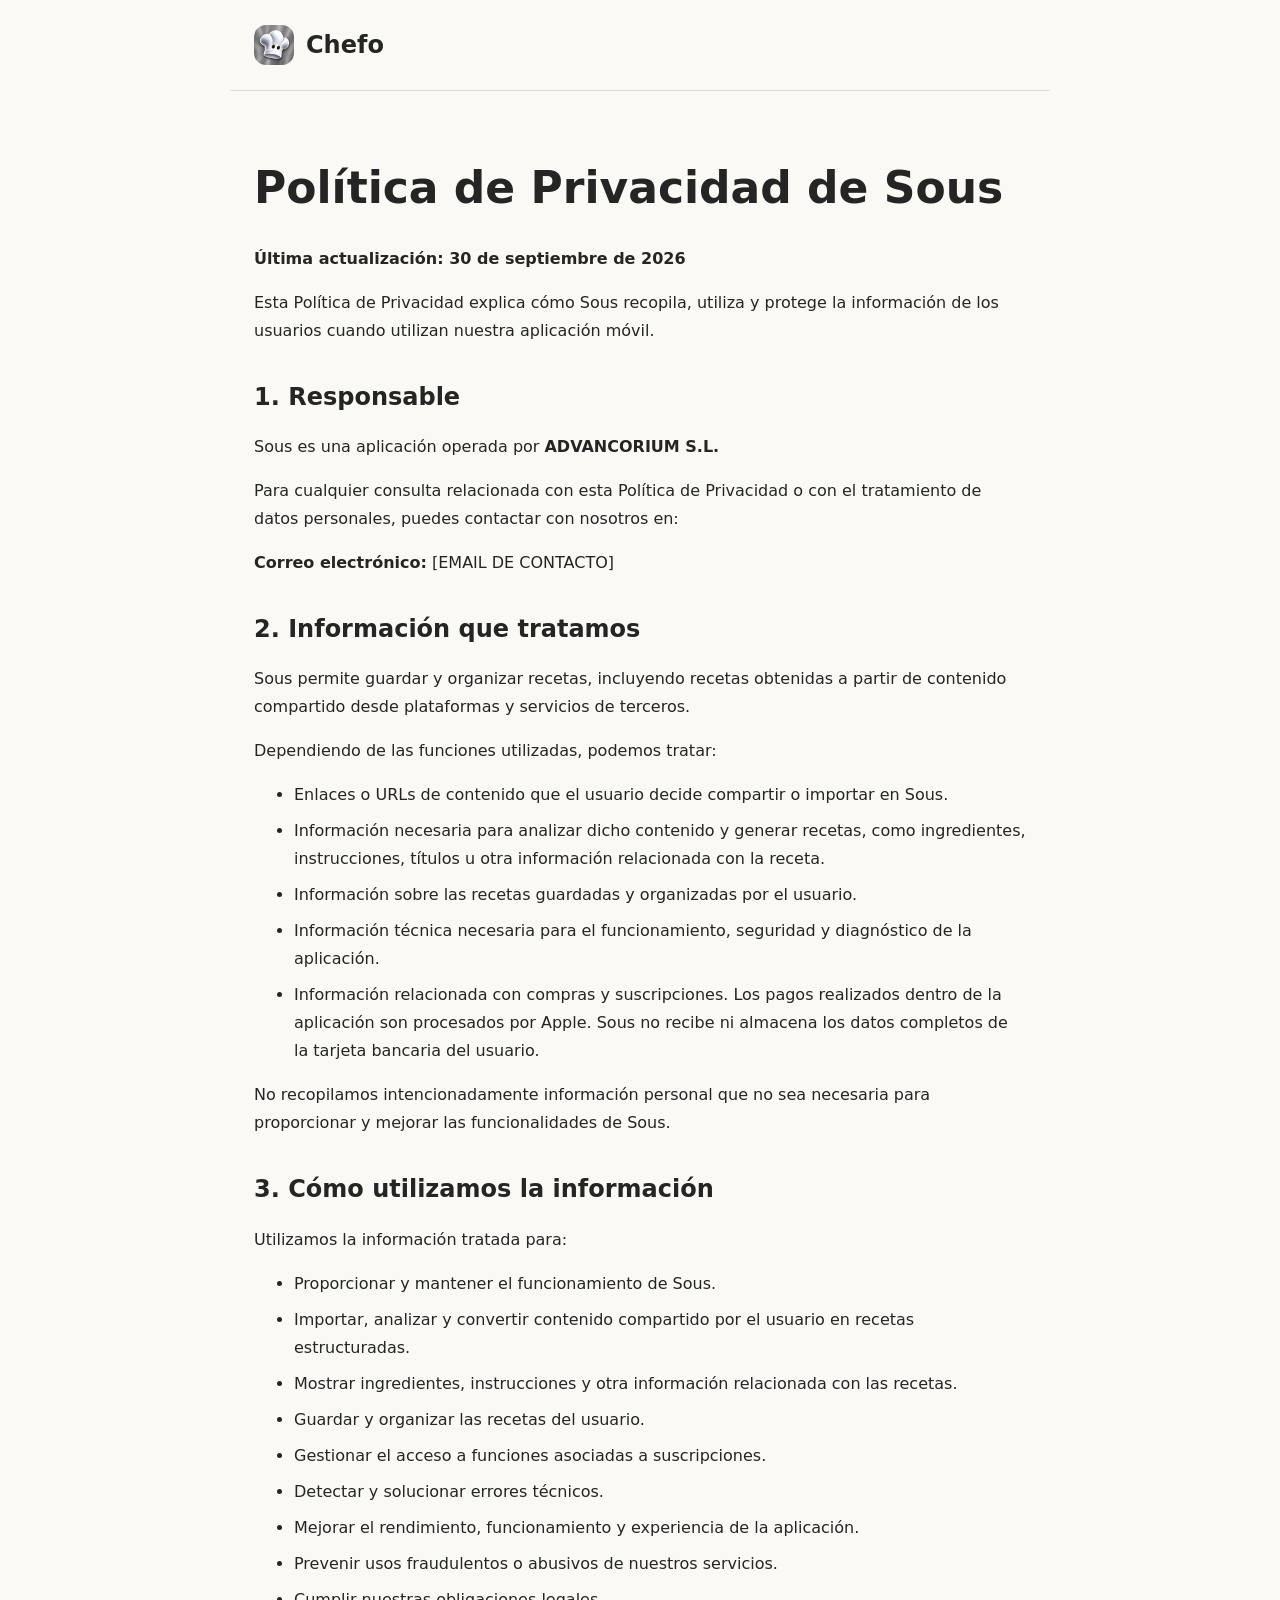
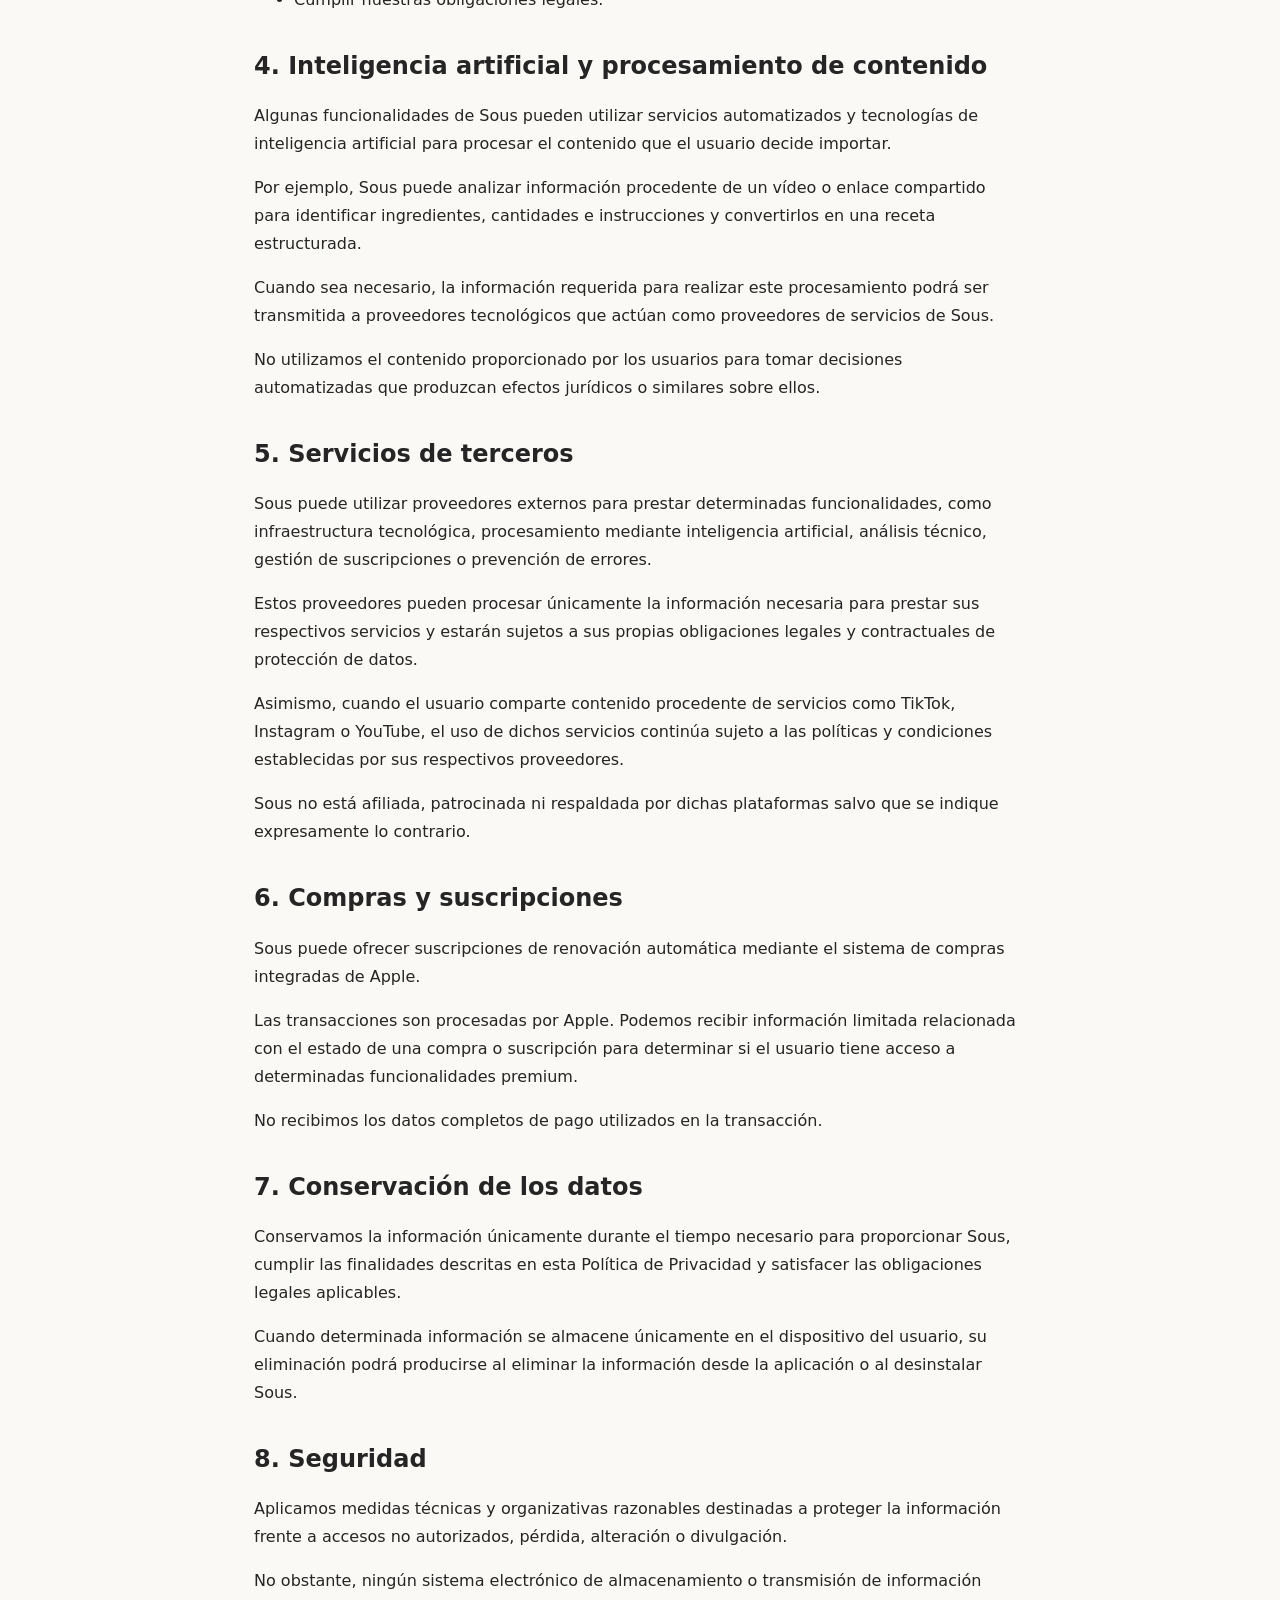
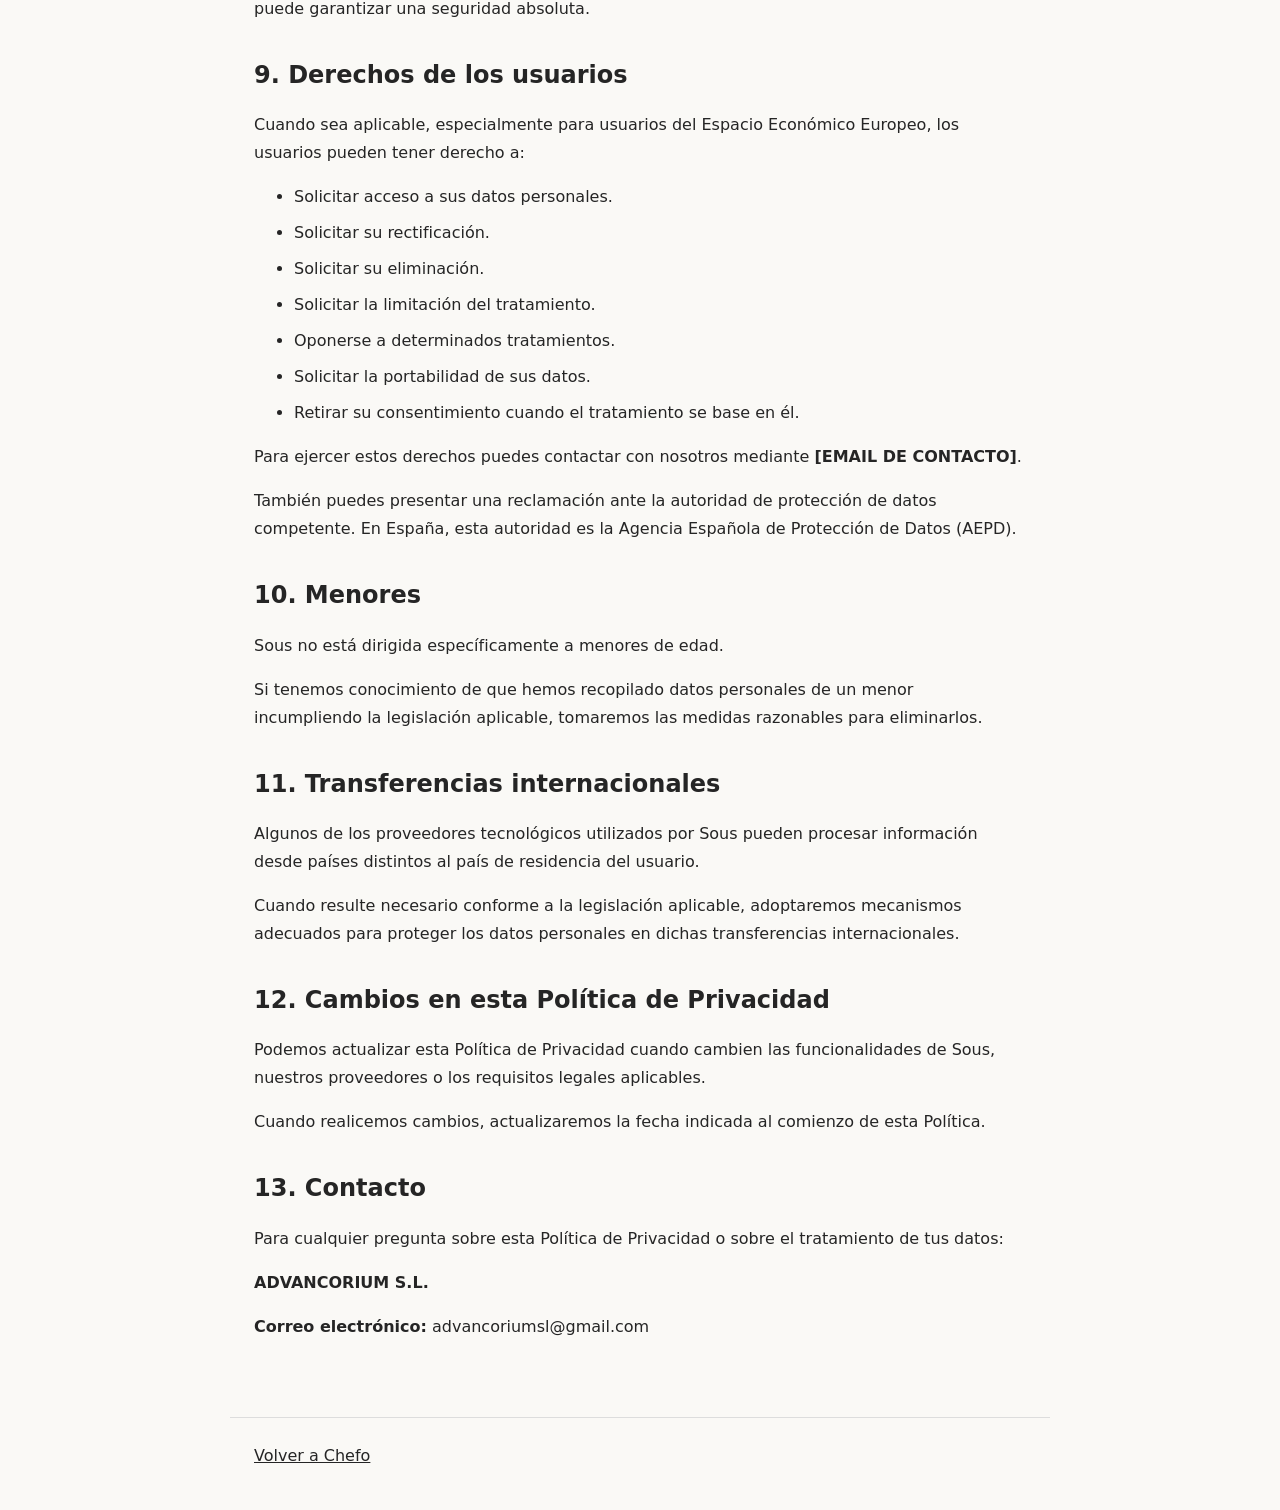
==== privacy/index.html @ 7bc2b385 "Publish privacy policy from Notion and link from footer" ====
<!doctype html>
<html lang="es"><head><meta charset="utf-8"><meta name="viewport" content="width=device-width,initial-scale=1"><title>Política de Privacidad de Sous | Chefo</title><link rel="canonical" href="https://chefoapp.com/privacy/"><style>
*{box-sizing:border-box}body{margin:0;background:#faf9f6;color:#252525;font-family:system-ui,-apple-system,sans-serif;line-height:1.75}header,main,footer{max-width:820px;margin:auto;padding:24px}header{border-bottom:1px solid #ddd}a{color:inherit}header a{text-decoration:none;font-size:24px;font-weight:700;display:flex;align-items:center;gap:12px}header img{border-radius:12px}main{padding-top:42px;padding-bottom:60px}h1{font-size:clamp(30px,6vw,44px);line-height:1.2}h2{font-size:24px;margin-top:36px;line-height:1.35}p,li{overflow-wrap:anywhere}li{margin-bottom:8px}footer{border-top:1px solid #ddd;padding-bottom:40px}
</style></head><body><header><a href="/"><img src="/assets/icon.png" width="40" height="40" alt="">Chefo</a></header><main><h1>Política de Privacidad de Sous</h1>
<p><b>Última actualización: 30 de septiembre de 2026</b></p>
<p>Esta Política de Privacidad explica cómo Sous recopila, utiliza y protege la información de los usuarios cuando utilizan nuestra aplicación móvil.</p>
<h2>1. Responsable</h2>
<p>Sous es una aplicación operada por <b>ADVANCORIUM S.L.</b></p>
<p>Para cualquier consulta relacionada con esta Política de Privacidad o con el tratamiento de datos personales, puedes contactar con nosotros en:</p>
<p><b>Correo electrónico:</b> [EMAIL DE CONTACTO]</p>
<h2>2. Información que tratamos</h2>
<p>Sous permite guardar y organizar recetas, incluyendo recetas obtenidas a partir de contenido compartido desde plataformas y servicios de terceros.</p>
<p>Dependiendo de las funciones utilizadas, podemos tratar:</p>
<ul><li>Enlaces o URLs de contenido que el usuario decide compartir o importar en Sous.</li><li>Información necesaria para analizar dicho contenido y generar recetas, como ingredientes, instrucciones, títulos u otra información relacionada con la receta.</li><li>Información sobre las recetas guardadas y organizadas por el usuario.</li><li>Información técnica necesaria para el funcionamiento, seguridad y diagnóstico de la aplicación.</li><li>Información relacionada con compras y suscripciones. Los pagos realizados dentro de la aplicación son procesados por Apple. Sous no recibe ni almacena los datos completos de la tarjeta bancaria del usuario.</li></ul>
<p>No recopilamos intencionadamente información personal que no sea necesaria para proporcionar y mejorar las funcionalidades de Sous.</p>
<h2>3. Cómo utilizamos la información</h2>
<p>Utilizamos la información tratada para:</p>
<ul><li>Proporcionar y mantener el funcionamiento de Sous.</li><li>Importar, analizar y convertir contenido compartido por el usuario en recetas estructuradas.</li><li>Mostrar ingredientes, instrucciones y otra información relacionada con las recetas.</li><li>Guardar y organizar las recetas del usuario.</li><li>Gestionar el acceso a funciones asociadas a suscripciones.</li><li>Detectar y solucionar errores técnicos.</li><li>Mejorar el rendimiento, funcionamiento y experiencia de la aplicación.</li><li>Prevenir usos fraudulentos o abusivos de nuestros servicios.</li><li>Cumplir nuestras obligaciones legales.</li></ul>
<h2>4. Inteligencia artificial y procesamiento de contenido</h2>
<p>Algunas funcionalidades de Sous pueden utilizar servicios automatizados y tecnologías de inteligencia artificial para procesar el contenido que el usuario decide importar.</p>
<p>Por ejemplo, Sous puede analizar información procedente de un vídeo o enlace compartido para identificar ingredientes, cantidades e instrucciones y convertirlos en una receta estructurada.</p>
<p>Cuando sea necesario, la información requerida para realizar este procesamiento podrá ser transmitida a proveedores tecnológicos que actúan como proveedores de servicios de Sous.</p>
<p>No utilizamos el contenido proporcionado por los usuarios para tomar decisiones automatizadas que produzcan efectos jurídicos o similares sobre ellos.</p>
<h2>5. Servicios de terceros</h2>
<p>Sous puede utilizar proveedores externos para prestar determinadas funcionalidades, como infraestructura tecnológica, procesamiento mediante inteligencia artificial, análisis técnico, gestión de suscripciones o prevención de errores.</p>
<p>Estos proveedores pueden procesar únicamente la información necesaria para prestar sus respectivos servicios y estarán sujetos a sus propias obligaciones legales y contractuales de protección de datos.</p>
<p>Asimismo, cuando el usuario comparte contenido procedente de servicios como TikTok, Instagram o YouTube, el uso de dichos servicios continúa sujeto a las políticas y condiciones establecidas por sus respectivos proveedores.</p>
<p>Sous no está afiliada, patrocinada ni respaldada por dichas plataformas salvo que se indique expresamente lo contrario.</p>
<h2>6. Compras y suscripciones</h2>
<p>Sous puede ofrecer suscripciones de renovación automática mediante el sistema de compras integradas de Apple.</p>
<p>Las transacciones son procesadas por Apple. Podemos recibir información limitada relacionada con el estado de una compra o suscripción para determinar si el usuario tiene acceso a determinadas funcionalidades premium.</p>
<p>No recibimos los datos completos de pago utilizados en la transacción.</p>
<h2>7. Conservación de los datos</h2>
<p>Conservamos la información únicamente durante el tiempo necesario para proporcionar Sous, cumplir las finalidades descritas en esta Política de Privacidad y satisfacer las obligaciones legales aplicables.</p>
<p>Cuando determinada información se almacene únicamente en el dispositivo del usuario, su eliminación podrá producirse al eliminar la información desde la aplicación o al desinstalar Sous.</p>
<h2>8. Seguridad</h2>
<p>Aplicamos medidas técnicas y organizativas razonables destinadas a proteger la información frente a accesos no autorizados, pérdida, alteración o divulgación.</p>
<p>No obstante, ningún sistema electrónico de almacenamiento o transmisión de información puede garantizar una seguridad absoluta.</p>
<h2>9. Derechos de los usuarios</h2>
<p>Cuando sea aplicable, especialmente para usuarios del Espacio Económico Europeo, los usuarios pueden tener derecho a:</p>
<ul><li>Solicitar acceso a sus datos personales.</li><li>Solicitar su rectificación.</li><li>Solicitar su eliminación.</li><li>Solicitar la limitación del tratamiento.</li><li>Oponerse a determinados tratamientos.</li><li>Solicitar la portabilidad de sus datos.</li><li>Retirar su consentimiento cuando el tratamiento se base en él.</li></ul>
<p>Para ejercer estos derechos puedes contactar con nosotros mediante <b>[EMAIL DE CONTACTO]</b>.</p>
<p>También puedes presentar una reclamación ante la autoridad de protección de datos competente. En España, esta autoridad es la Agencia Española de Protección de Datos (AEPD).</p>
<h2>10. Menores</h2>
<p>Sous no está dirigida específicamente a menores de edad.</p>
<p>Si tenemos conocimiento de que hemos recopilado datos personales de un menor incumpliendo la legislación aplicable, tomaremos las medidas razonables para eliminarlos.</p>
<h2>11. Transferencias internacionales</h2>
<p>Algunos de los proveedores tecnológicos utilizados por Sous pueden procesar información desde países distintos al país de residencia del usuario.</p>
<p>Cuando resulte necesario conforme a la legislación aplicable, adoptaremos mecanismos adecuados para proteger los datos personales en dichas transferencias internacionales.</p>
<h2>12. Cambios en esta Política de Privacidad</h2>
<p>Podemos actualizar esta Política de Privacidad cuando cambien las funcionalidades de Sous, nuestros proveedores o los requisitos legales aplicables.</p>
<p>Cuando realicemos cambios, actualizaremos la fecha indicada al comienzo de esta Política.</p>
<h2>13. Contacto</h2>
<p>Para cualquier pregunta sobre esta Política de Privacidad o sobre el tratamiento de tus datos:</p>
<p><b>ADVANCORIUM S.L.</b></p>
<p><b>Correo electrónico:</b> advancoriumsl@gmail.com</p>
</main><footer><a href="/">Volver a Chefo</a></footer></body></html>
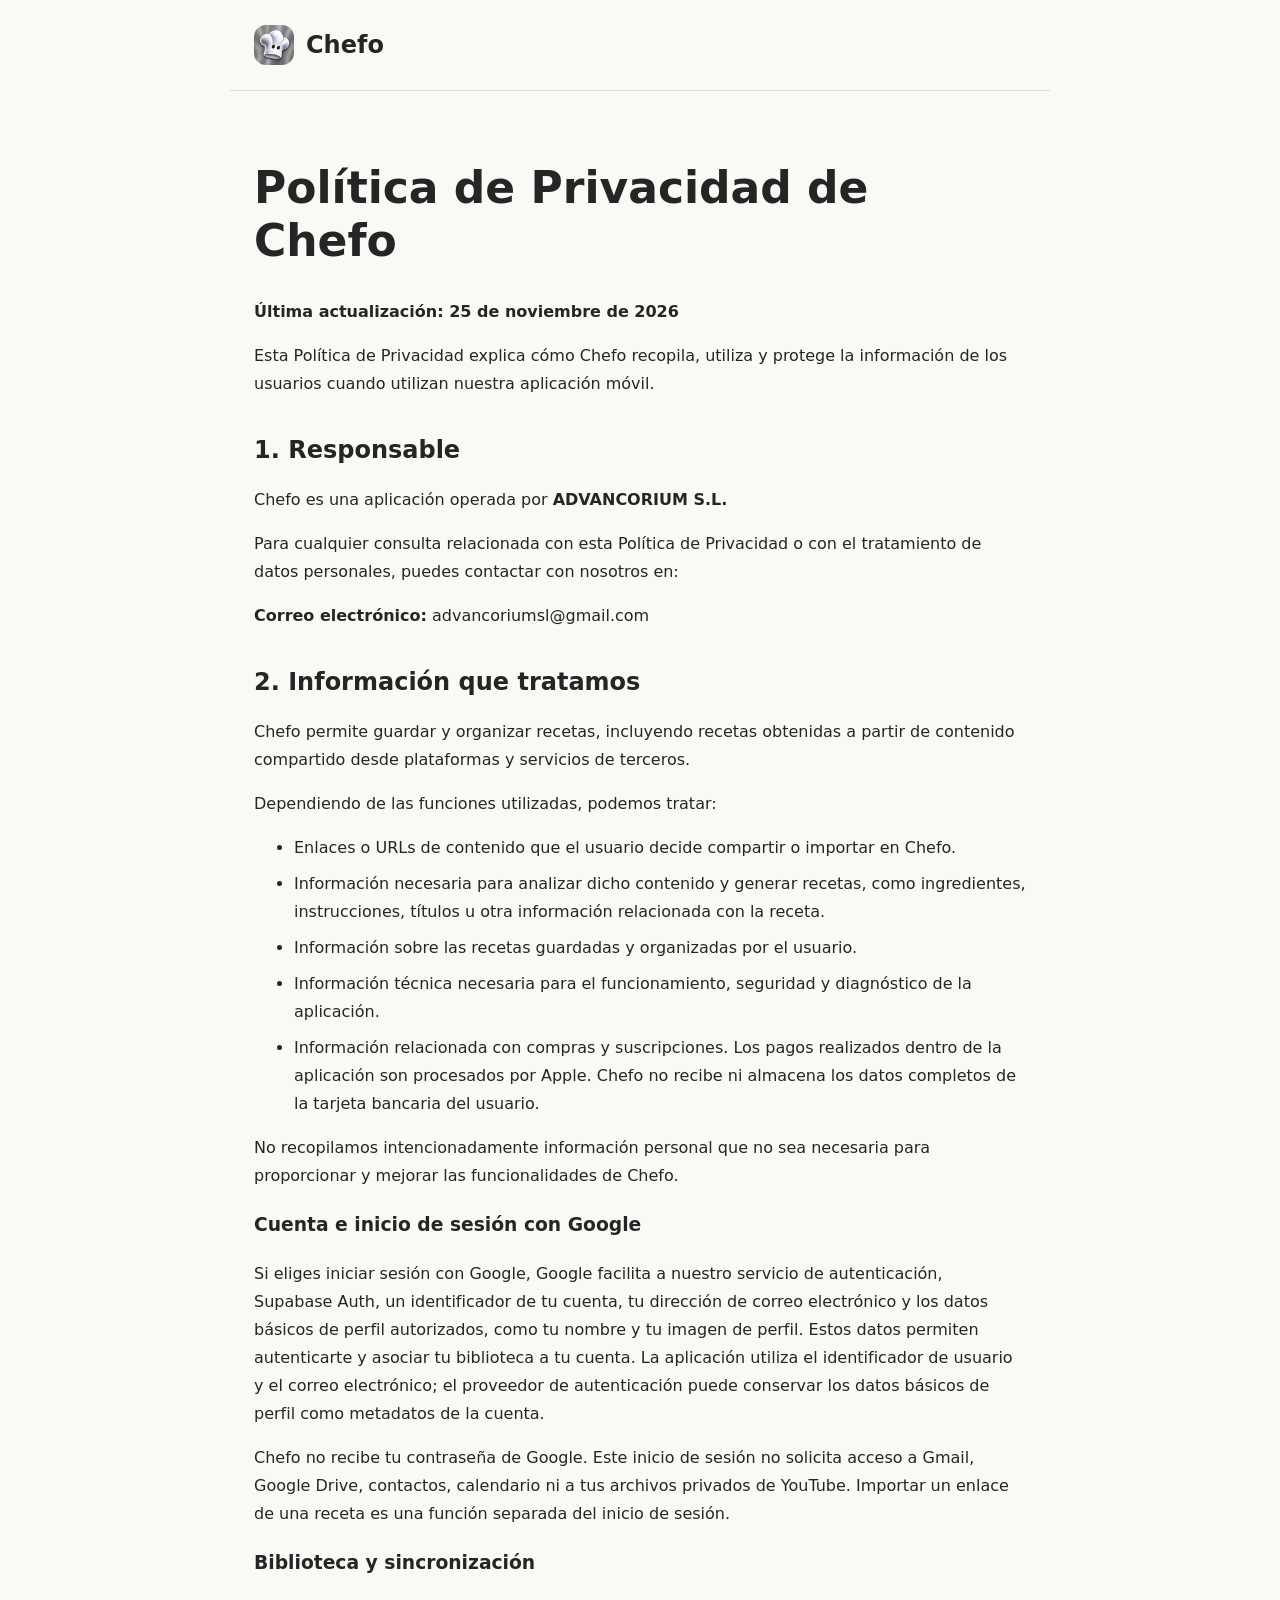
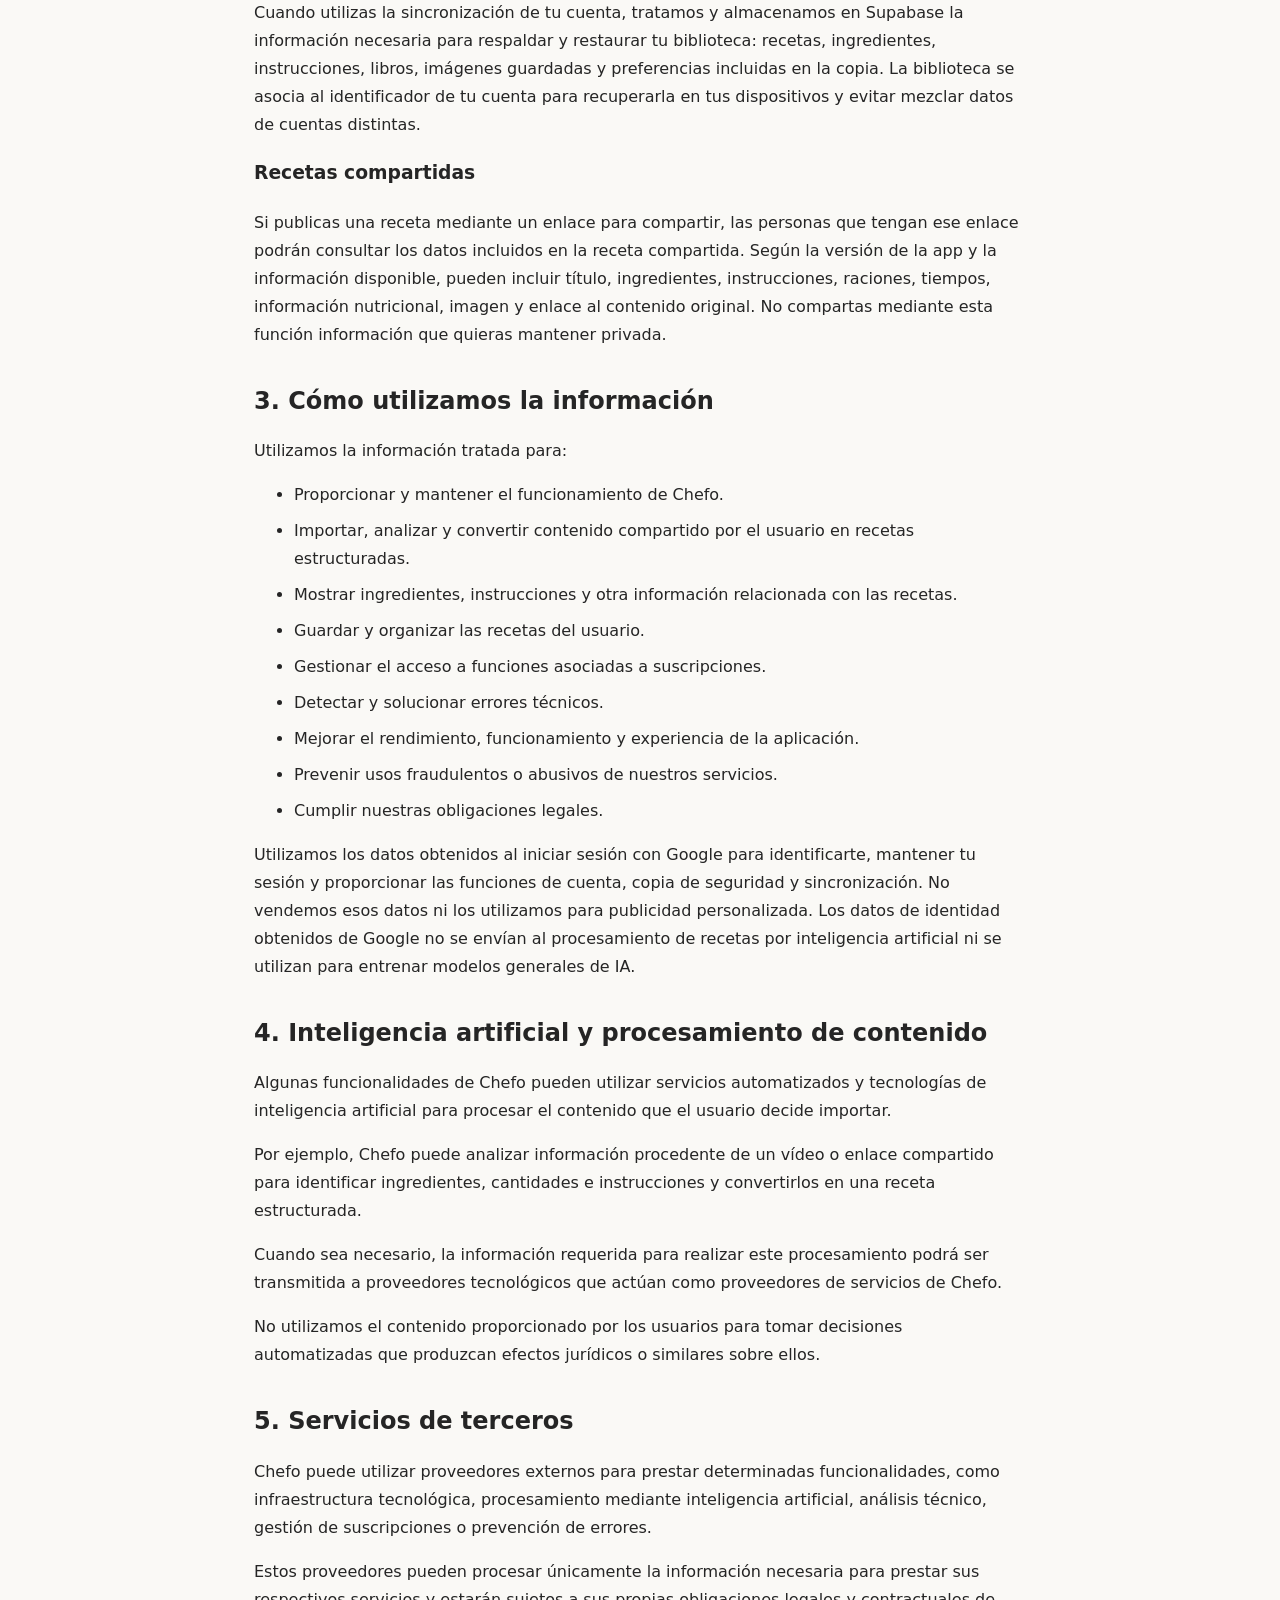
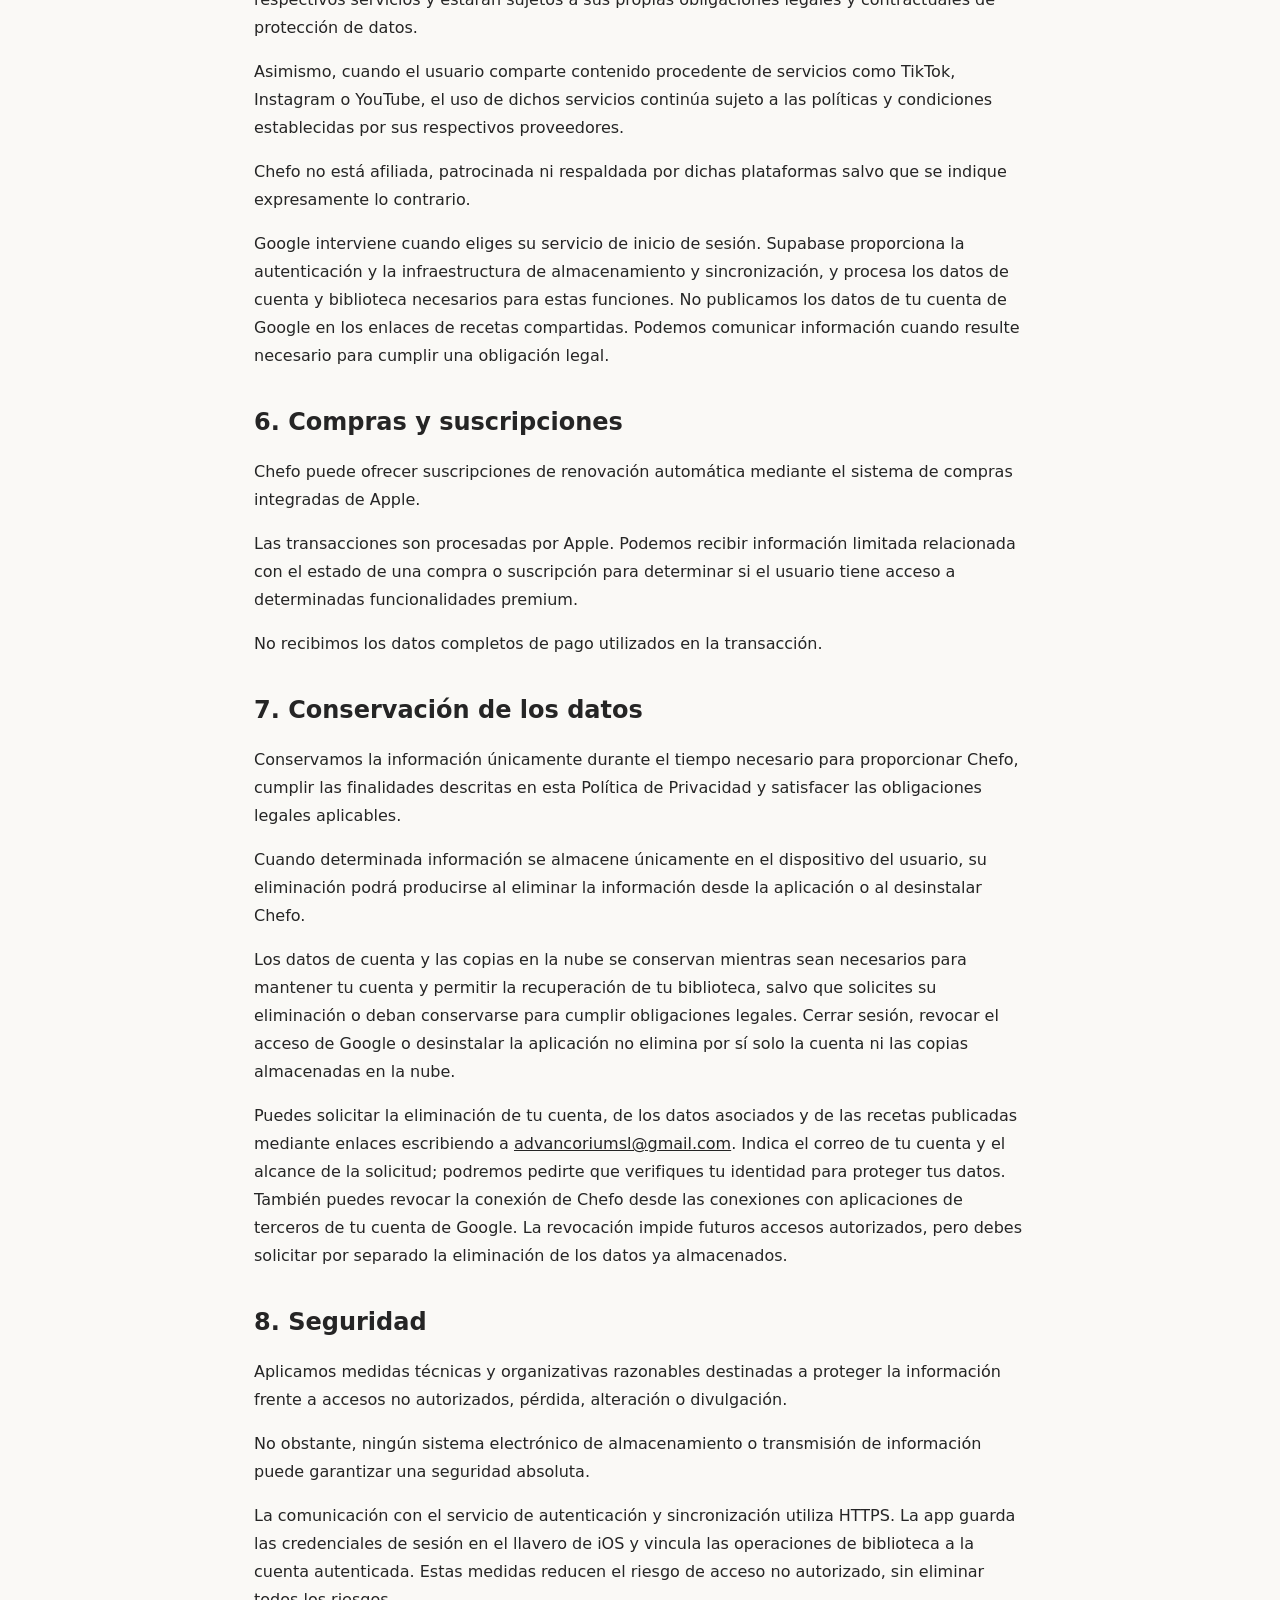
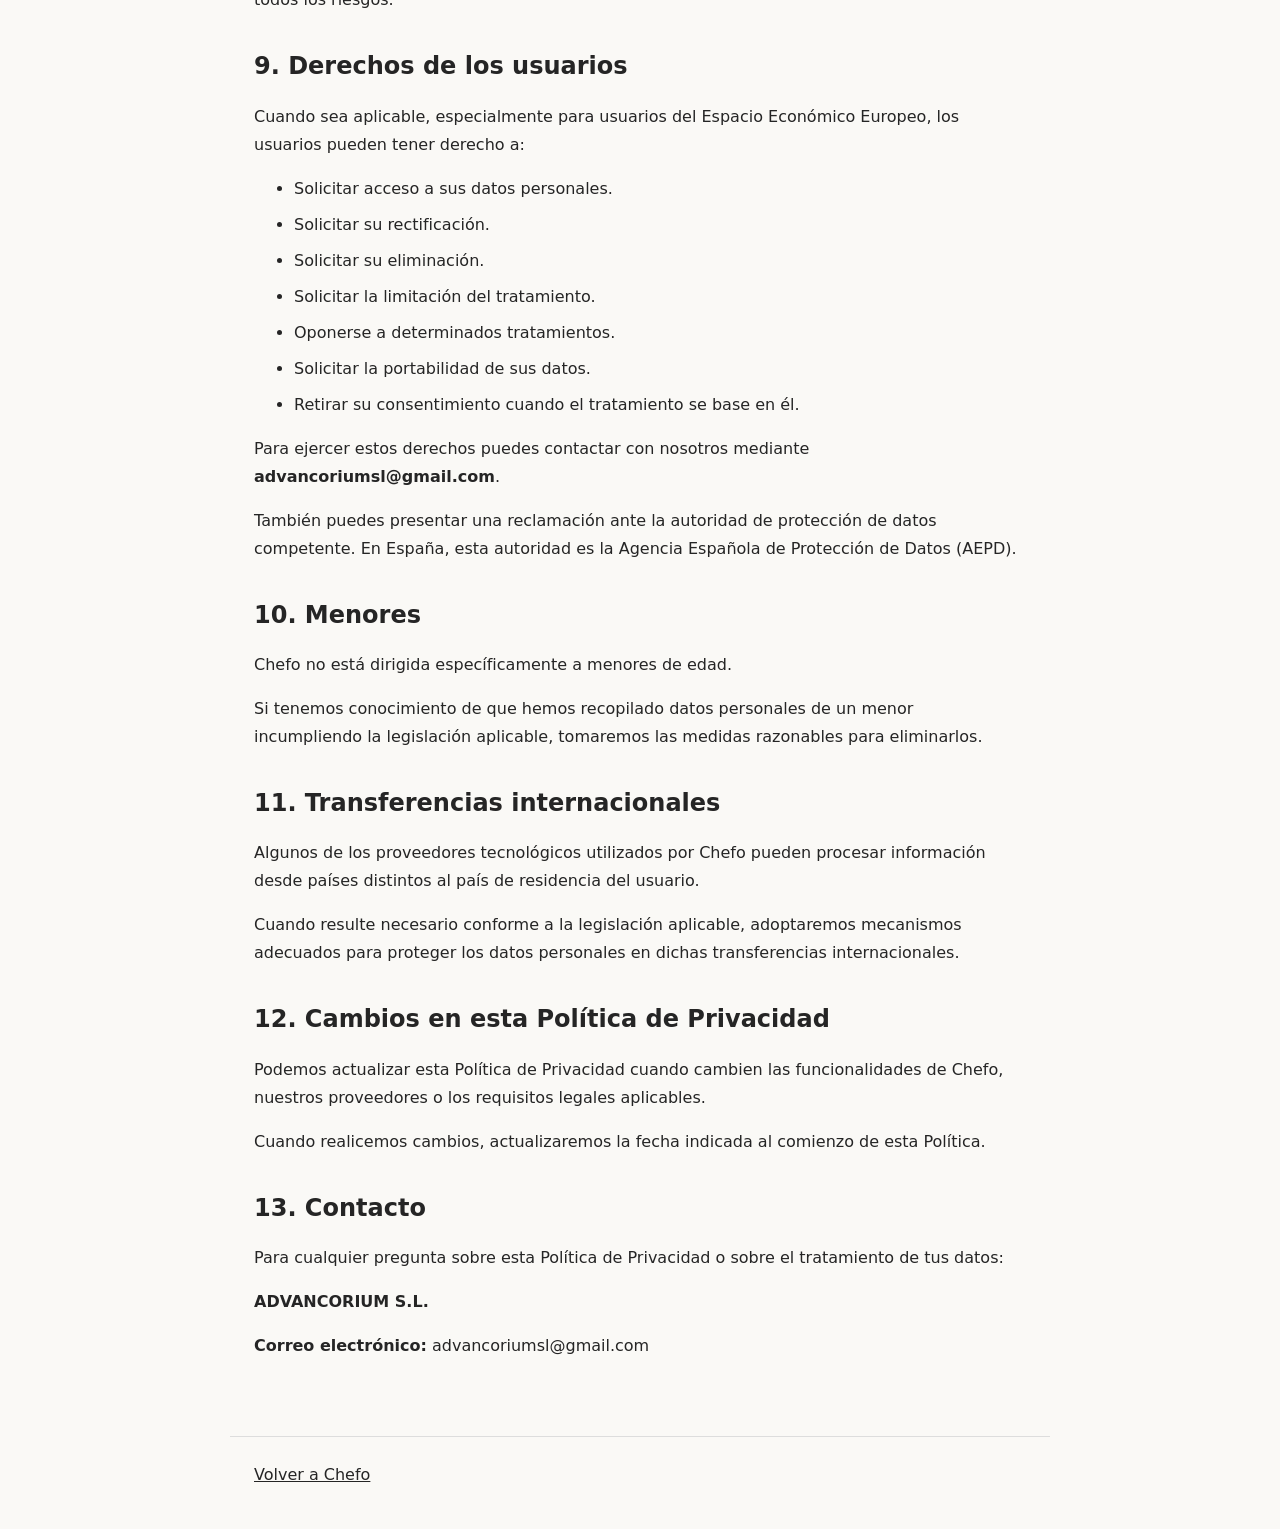
==== commit 52305234: "Clarify Chefo purpose and Google account privacy disclosures" ====
--- a/privacy/index.html
+++ b/privacy/index.html
@@ -1,54 +1,66 @@
 <!doctype html>
-<html lang="es"><head><meta charset="utf-8"><meta name="viewport" content="width=device-width,initial-scale=1"><title>Política de Privacidad de Sous | Chefo</title><link rel="canonical" href="https://chefoapp.com/privacy/"><style>
+<html lang="es"><head><meta charset="utf-8"><meta name="viewport" content="width=device-width,initial-scale=1"><title>Política de Privacidad de Chefo | Chefo</title><link rel="canonical" href="https://chefoapp.com/privacy/"><style>
 *{box-sizing:border-box}body{margin:0;background:#faf9f6;color:#252525;font-family:system-ui,-apple-system,sans-serif;line-height:1.75}header,main,footer{max-width:820px;margin:auto;padding:24px}header{border-bottom:1px solid #ddd}a{color:inherit}header a{text-decoration:none;font-size:24px;font-weight:700;display:flex;align-items:center;gap:12px}header img{border-radius:12px}main{padding-top:42px;padding-bottom:60px}h1{font-size:clamp(30px,6vw,44px);line-height:1.2}h2{font-size:24px;margin-top:36px;line-height:1.35}p,li{overflow-wrap:anywhere}li{margin-bottom:8px}footer{border-top:1px solid #ddd;padding-bottom:40px}
-</style></head><body><header><a href="/"><img src="/assets/icon.png" width="40" height="40" alt="">Chefo</a></header><main><h1>Política de Privacidad de Sous</h1>
-<p><b>Última actualización: 30 de septiembre de 2026</b></p>
-<p>Esta Política de Privacidad explica cómo Sous recopila, utiliza y protege la información de los usuarios cuando utilizan nuestra aplicación móvil.</p>
+</style></head><body><header><a href="/"><img src="/assets/icon.png" width="40" height="40" alt="">Chefo</a></header><main><h1>Política de Privacidad de Chefo</h1>
+<p><b>Última actualización: 25 de noviembre de 2026</b></p>
+<p>Esta Política de Privacidad explica cómo Chefo recopila, utiliza y protege la información de los usuarios cuando utilizan nuestra aplicación móvil.</p>
 <h2>1. Responsable</h2>
-<p>Sous es una aplicación operada por <b>ADVANCORIUM S.L.</b></p>
+<p>Chefo es una aplicación operada por <b>ADVANCORIUM S.L.</b></p>
 <p>Para cualquier consulta relacionada con esta Política de Privacidad o con el tratamiento de datos personales, puedes contactar con nosotros en:</p>
-<p><b>Correo electrónico:</b> [EMAIL DE CONTACTO]</p>
+<p><b>Correo electrónico:</b> advancoriumsl@gmail.com</p>
 <h2>2. Información que tratamos</h2>
-<p>Sous permite guardar y organizar recetas, incluyendo recetas obtenidas a partir de contenido compartido desde plataformas y servicios de terceros.</p>
+<p>Chefo permite guardar y organizar recetas, incluyendo recetas obtenidas a partir de contenido compartido desde plataformas y servicios de terceros.</p>
 <p>Dependiendo de las funciones utilizadas, podemos tratar:</p>
-<ul><li>Enlaces o URLs de contenido que el usuario decide compartir o importar en Sous.</li><li>Información necesaria para analizar dicho contenido y generar recetas, como ingredientes, instrucciones, títulos u otra información relacionada con la receta.</li><li>Información sobre las recetas guardadas y organizadas por el usuario.</li><li>Información técnica necesaria para el funcionamiento, seguridad y diagnóstico de la aplicación.</li><li>Información relacionada con compras y suscripciones. Los pagos realizados dentro de la aplicación son procesados por Apple. Sous no recibe ni almacena los datos completos de la tarjeta bancaria del usuario.</li></ul>
-<p>No recopilamos intencionadamente información personal que no sea necesaria para proporcionar y mejorar las funcionalidades de Sous.</p>
+<ul><li>Enlaces o URLs de contenido que el usuario decide compartir o importar en Chefo.</li><li>Información necesaria para analizar dicho contenido y generar recetas, como ingredientes, instrucciones, títulos u otra información relacionada con la receta.</li><li>Información sobre las recetas guardadas y organizadas por el usuario.</li><li>Información técnica necesaria para el funcionamiento, seguridad y diagnóstico de la aplicación.</li><li>Información relacionada con compras y suscripciones. Los pagos realizados dentro de la aplicación son procesados por Apple. Chefo no recibe ni almacena los datos completos de la tarjeta bancaria del usuario.</li></ul>
+<p>No recopilamos intencionadamente información personal que no sea necesaria para proporcionar y mejorar las funcionalidades de Chefo.</p>
+<h3>Cuenta e inicio de sesión con Google</h3>
+<p>Si eliges iniciar sesión con Google, Google facilita a nuestro servicio de autenticación, Supabase Auth, un identificador de tu cuenta, tu dirección de correo electrónico y los datos básicos de perfil autorizados, como tu nombre y tu imagen de perfil. Estos datos permiten autenticarte y asociar tu biblioteca a tu cuenta. La aplicación utiliza el identificador de usuario y el correo electrónico; el proveedor de autenticación puede conservar los datos básicos de perfil como metadatos de la cuenta.</p>
+<p>Chefo no recibe tu contraseña de Google. Este inicio de sesión no solicita acceso a Gmail, Google Drive, contactos, calendario ni a tus archivos privados de YouTube. Importar un enlace de una receta es una función separada del inicio de sesión.</p>
+<h3>Biblioteca y sincronización</h3>
+<p>Cuando utilizas la sincronización de tu cuenta, tratamos y almacenamos en Supabase la información necesaria para respaldar y restaurar tu biblioteca: recetas, ingredientes, instrucciones, libros, imágenes guardadas y preferencias incluidas en la copia. La biblioteca se asocia al identificador de tu cuenta para recuperarla en tus dispositivos y evitar mezclar datos de cuentas distintas.</p>
+<h3>Recetas compartidas</h3>
+<p>Si publicas una receta mediante un enlace para compartir, las personas que tengan ese enlace podrán consultar los datos incluidos en la receta compartida. Según la versión de la app y la información disponible, pueden incluir título, ingredientes, instrucciones, raciones, tiempos, información nutricional, imagen y enlace al contenido original. No compartas mediante esta función información que quieras mantener privada.</p>
 <h2>3. Cómo utilizamos la información</h2>
 <p>Utilizamos la información tratada para:</p>
-<ul><li>Proporcionar y mantener el funcionamiento de Sous.</li><li>Importar, analizar y convertir contenido compartido por el usuario en recetas estructuradas.</li><li>Mostrar ingredientes, instrucciones y otra información relacionada con las recetas.</li><li>Guardar y organizar las recetas del usuario.</li><li>Gestionar el acceso a funciones asociadas a suscripciones.</li><li>Detectar y solucionar errores técnicos.</li><li>Mejorar el rendimiento, funcionamiento y experiencia de la aplicación.</li><li>Prevenir usos fraudulentos o abusivos de nuestros servicios.</li><li>Cumplir nuestras obligaciones legales.</li></ul>
+<ul><li>Proporcionar y mantener el funcionamiento de Chefo.</li><li>Importar, analizar y convertir contenido compartido por el usuario en recetas estructuradas.</li><li>Mostrar ingredientes, instrucciones y otra información relacionada con las recetas.</li><li>Guardar y organizar las recetas del usuario.</li><li>Gestionar el acceso a funciones asociadas a suscripciones.</li><li>Detectar y solucionar errores técnicos.</li><li>Mejorar el rendimiento, funcionamiento y experiencia de la aplicación.</li><li>Prevenir usos fraudulentos o abusivos de nuestros servicios.</li><li>Cumplir nuestras obligaciones legales.</li></ul>
+<p>Utilizamos los datos obtenidos al iniciar sesión con Google para identificarte, mantener tu sesión y proporcionar las funciones de cuenta, copia de seguridad y sincronización. No vendemos esos datos ni los utilizamos para publicidad personalizada. Los datos de identidad obtenidos de Google no se envían al procesamiento de recetas por inteligencia artificial ni se utilizan para entrenar modelos generales de IA.</p>
 <h2>4. Inteligencia artificial y procesamiento de contenido</h2>
-<p>Algunas funcionalidades de Sous pueden utilizar servicios automatizados y tecnologías de inteligencia artificial para procesar el contenido que el usuario decide importar.</p>
-<p>Por ejemplo, Sous puede analizar información procedente de un vídeo o enlace compartido para identificar ingredientes, cantidades e instrucciones y convertirlos en una receta estructurada.</p>
-<p>Cuando sea necesario, la información requerida para realizar este procesamiento podrá ser transmitida a proveedores tecnológicos que actúan como proveedores de servicios de Sous.</p>
+<p>Algunas funcionalidades de Chefo pueden utilizar servicios automatizados y tecnologías de inteligencia artificial para procesar el contenido que el usuario decide importar.</p>
+<p>Por ejemplo, Chefo puede analizar información procedente de un vídeo o enlace compartido para identificar ingredientes, cantidades e instrucciones y convertirlos en una receta estructurada.</p>
+<p>Cuando sea necesario, la información requerida para realizar este procesamiento podrá ser transmitida a proveedores tecnológicos que actúan como proveedores de servicios de Chefo.</p>
 <p>No utilizamos el contenido proporcionado por los usuarios para tomar decisiones automatizadas que produzcan efectos jurídicos o similares sobre ellos.</p>
 <h2>5. Servicios de terceros</h2>
-<p>Sous puede utilizar proveedores externos para prestar determinadas funcionalidades, como infraestructura tecnológica, procesamiento mediante inteligencia artificial, análisis técnico, gestión de suscripciones o prevención de errores.</p>
+<p>Chefo puede utilizar proveedores externos para prestar determinadas funcionalidades, como infraestructura tecnológica, procesamiento mediante inteligencia artificial, análisis técnico, gestión de suscripciones o prevención de errores.</p>
 <p>Estos proveedores pueden procesar únicamente la información necesaria para prestar sus respectivos servicios y estarán sujetos a sus propias obligaciones legales y contractuales de protección de datos.</p>
 <p>Asimismo, cuando el usuario comparte contenido procedente de servicios como TikTok, Instagram o YouTube, el uso de dichos servicios continúa sujeto a las políticas y condiciones establecidas por sus respectivos proveedores.</p>
-<p>Sous no está afiliada, patrocinada ni respaldada por dichas plataformas salvo que se indique expresamente lo contrario.</p>
+<p>Chefo no está afiliada, patrocinada ni respaldada por dichas plataformas salvo que se indique expresamente lo contrario.</p>
+<p>Google interviene cuando eliges su servicio de inicio de sesión. Supabase proporciona la autenticación y la infraestructura de almacenamiento y sincronización, y procesa los datos de cuenta y biblioteca necesarios para estas funciones. No publicamos los datos de tu cuenta de Google en los enlaces de recetas compartidas. Podemos comunicar información cuando resulte necesario para cumplir una obligación legal.</p>
 <h2>6. Compras y suscripciones</h2>
-<p>Sous puede ofrecer suscripciones de renovación automática mediante el sistema de compras integradas de Apple.</p>
+<p>Chefo puede ofrecer suscripciones de renovación automática mediante el sistema de compras integradas de Apple.</p>
 <p>Las transacciones son procesadas por Apple. Podemos recibir información limitada relacionada con el estado de una compra o suscripción para determinar si el usuario tiene acceso a determinadas funcionalidades premium.</p>
 <p>No recibimos los datos completos de pago utilizados en la transacción.</p>
 <h2>7. Conservación de los datos</h2>
-<p>Conservamos la información únicamente durante el tiempo necesario para proporcionar Sous, cumplir las finalidades descritas en esta Política de Privacidad y satisfacer las obligaciones legales aplicables.</p>
-<p>Cuando determinada información se almacene únicamente en el dispositivo del usuario, su eliminación podrá producirse al eliminar la información desde la aplicación o al desinstalar Sous.</p>
+<p>Conservamos la información únicamente durante el tiempo necesario para proporcionar Chefo, cumplir las finalidades descritas en esta Política de Privacidad y satisfacer las obligaciones legales aplicables.</p>
+<p>Cuando determinada información se almacene únicamente en el dispositivo del usuario, su eliminación podrá producirse al eliminar la información desde la aplicación o al desinstalar Chefo.</p>
+<p>Los datos de cuenta y las copias en la nube se conservan mientras sean necesarios para mantener tu cuenta y permitir la recuperación de tu biblioteca, salvo que solicites su eliminación o deban conservarse para cumplir obligaciones legales. Cerrar sesión, revocar el acceso de Google o desinstalar la aplicación no elimina por sí solo la cuenta ni las copias almacenadas en la nube.</p>
+<p>Puedes solicitar la eliminación de tu cuenta, de los datos asociados y de las recetas publicadas mediante enlaces escribiendo a <a href="mailto:advancoriumsl@gmail.com">advancoriumsl@gmail.com</a>. Indica el correo de tu cuenta y el alcance de la solicitud; podremos pedirte que verifiques tu identidad para proteger tus datos. También puedes revocar la conexión de Chefo desde las conexiones con aplicaciones de terceros de tu cuenta de Google. La revocación impide futuros accesos autorizados, pero debes solicitar por separado la eliminación de los datos ya almacenados.</p>
 <h2>8. Seguridad</h2>
 <p>Aplicamos medidas técnicas y organizativas razonables destinadas a proteger la información frente a accesos no autorizados, pérdida, alteración o divulgación.</p>
 <p>No obstante, ningún sistema electrónico de almacenamiento o transmisión de información puede garantizar una seguridad absoluta.</p>
+<p>La comunicación con el servicio de autenticación y sincronización utiliza HTTPS. La app guarda las credenciales de sesión en el llavero de iOS y vincula las operaciones de biblioteca a la cuenta autenticada. Estas medidas reducen el riesgo de acceso no autorizado, sin eliminar todos los riesgos.</p>
 <h2>9. Derechos de los usuarios</h2>
 <p>Cuando sea aplicable, especialmente para usuarios del Espacio Económico Europeo, los usuarios pueden tener derecho a:</p>
 <ul><li>Solicitar acceso a sus datos personales.</li><li>Solicitar su rectificación.</li><li>Solicitar su eliminación.</li><li>Solicitar la limitación del tratamiento.</li><li>Oponerse a determinados tratamientos.</li><li>Solicitar la portabilidad de sus datos.</li><li>Retirar su consentimiento cuando el tratamiento se base en él.</li></ul>
-<p>Para ejercer estos derechos puedes contactar con nosotros mediante <b>[EMAIL DE CONTACTO]</b>.</p>
+<p>Para ejercer estos derechos puedes contactar con nosotros mediante <b>advancoriumsl@gmail.com</b>.</p>
 <p>También puedes presentar una reclamación ante la autoridad de protección de datos competente. En España, esta autoridad es la Agencia Española de Protección de Datos (AEPD).</p>
 <h2>10. Menores</h2>
-<p>Sous no está dirigida específicamente a menores de edad.</p>
+<p>Chefo no está dirigida específicamente a menores de edad.</p>
 <p>Si tenemos conocimiento de que hemos recopilado datos personales de un menor incumpliendo la legislación aplicable, tomaremos las medidas razonables para eliminarlos.</p>
 <h2>11. Transferencias internacionales</h2>
-<p>Algunos de los proveedores tecnológicos utilizados por Sous pueden procesar información desde países distintos al país de residencia del usuario.</p>
+<p>Algunos de los proveedores tecnológicos utilizados por Chefo pueden procesar información desde países distintos al país de residencia del usuario.</p>
 <p>Cuando resulte necesario conforme a la legislación aplicable, adoptaremos mecanismos adecuados para proteger los datos personales en dichas transferencias internacionales.</p>
 <h2>12. Cambios en esta Política de Privacidad</h2>
-<p>Podemos actualizar esta Política de Privacidad cuando cambien las funcionalidades de Sous, nuestros proveedores o los requisitos legales aplicables.</p>
+<p>Podemos actualizar esta Política de Privacidad cuando cambien las funcionalidades de Chefo, nuestros proveedores o los requisitos legales aplicables.</p>
 <p>Cuando realicemos cambios, actualizaremos la fecha indicada al comienzo de esta Política.</p>
 <h2>13. Contacto</h2>
 <p>Para cualquier pregunta sobre esta Política de Privacidad o sobre el tratamiento de tus datos:</p>
